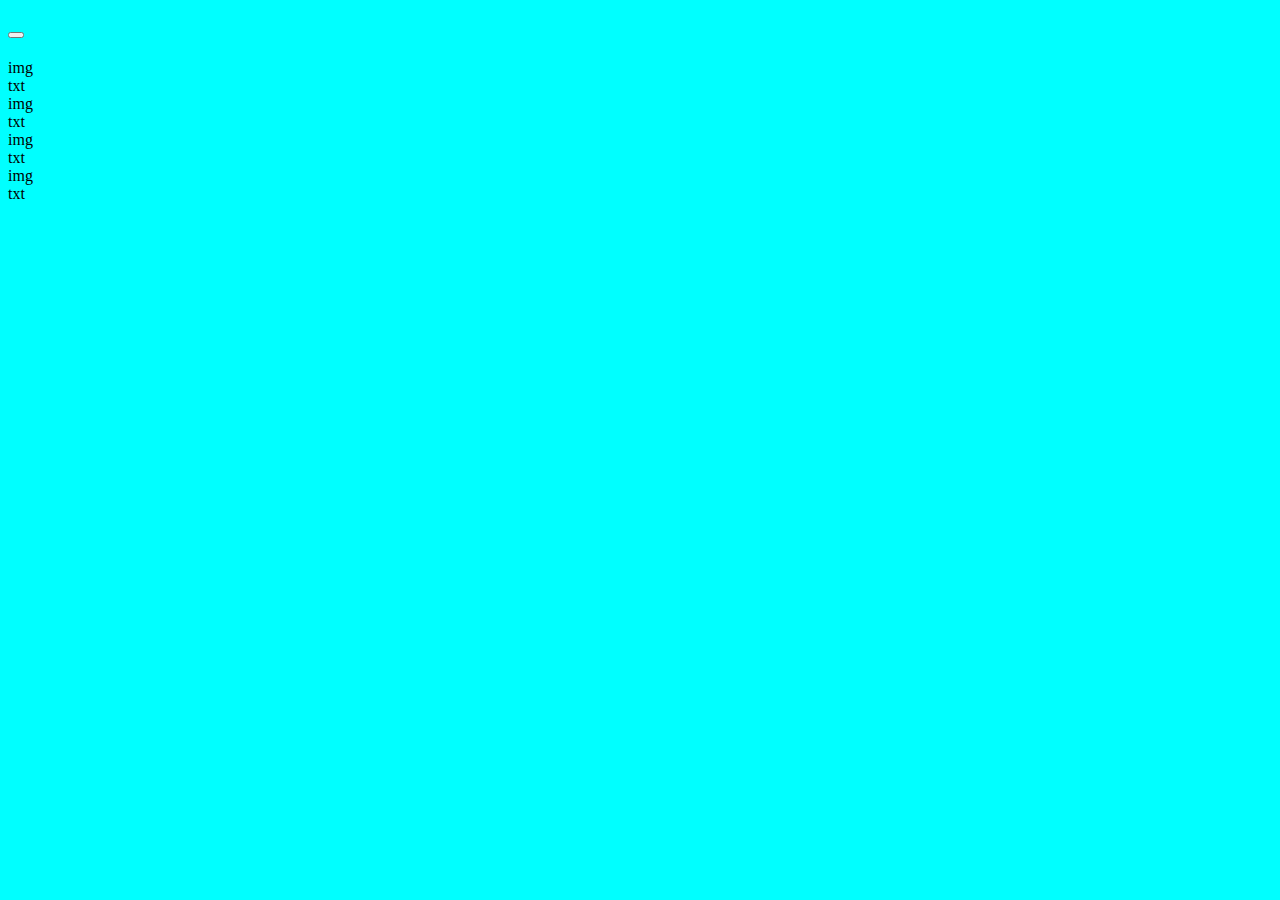
==== Spotify/index.html @ d3cd4f09 "estructura html" ====
<!DOCTYPE html>
<html lang="en">
<head>
    <meta charset="UTF-8">
    <meta name="viewport" content="width=device-width, initial-scale=1.0">
    <title>Document</title>
    <link rel="stylesheet" href="style.css">
</head>
<body>
    <header>
        <section>
            <!--Imagen logo spotify-->

        </section>

        <nav>

           <!--menu de navegación-->

        </nav>

    </header>
    <main>

        <section>
            <!--zona fondo azul-->
            <h1></h1>
            <p></p>
            <button></button>
            <p></p>

        </section>
        <section>
            <!--fondo blanco-->
            <h2></h2>
            <section>
                <div>img</div>
                <div>txt</div>
            </section>
            <section>
                
                <div>img</div>
                <div>txt</div>
            </section>
            <section>
                <div>img</div>
                <div>txt</div>
            </section>
            <section>
                <div>img</div>
                <div>txt</div>
            </section>
        </section>

    </main>
    <footer>
        <section>
            <!--enlaces-->
        </section>
        <section>

            <!--copy y país-->
        </section>

    </footer>





    
</body>
</html>
---- Spotify/style.css ----
body{

    background-color: aqua;
    ;
}
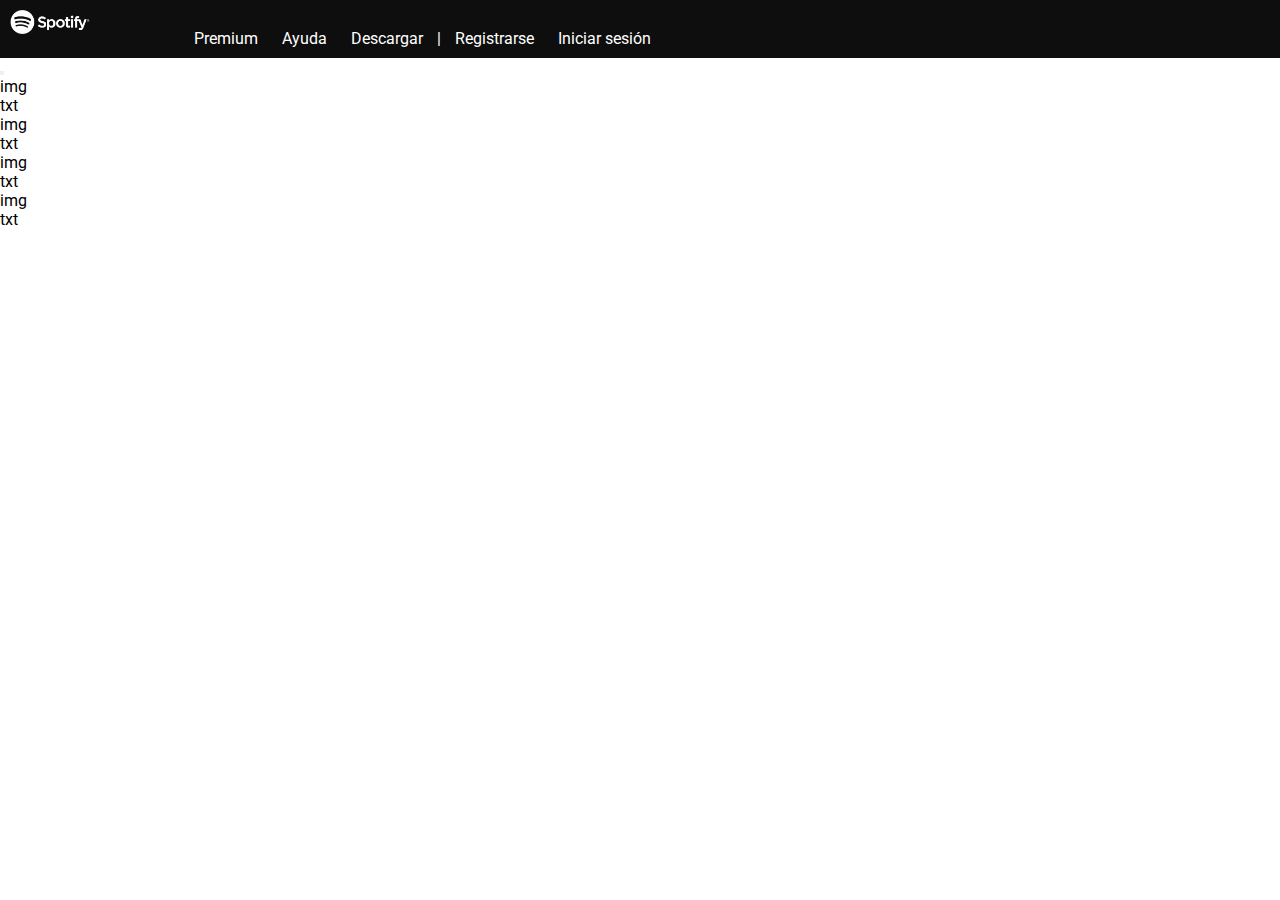
==== commit 2a06e45a: "Barra navegacion" ====
--- a/Spotify/index.html
+++ b/Spotify/index.html
@@ -1,73 +1,67 @@
 <!DOCTYPE html>
 <html lang="en">
-<head>
-    <meta charset="UTF-8">
-    <meta name="viewport" content="width=device-width, initial-scale=1.0">
+  <head>
+    <meta charset="UTF-8" />
+    <meta name="viewport" content="width=device-width, initial-scale=1.0" />
     <title>Document</title>
-    <link rel="stylesheet" href="style.css">
-</head>
-<body>
-    <header>
-        <section>
-            <!--Imagen logo spotify-->
-
-        </section>
-
-        <nav>
-
-           <!--menu de navegación-->
-
-        </nav>
-
+    <link rel="stylesheet" href="reset.css" />
+    <link rel="stylesheet" href="style.css" />
+    <link rel="stylesheet" href="https://fonts.googleapis.com/css?family=Roboto" />
+  </head>
+  <body>
+    <header class="header">
+      <img
+        class="logo_spotify"
+        src="../IMAGENES PROYECTO SPOTIFY/Adalab ejercicios-de-los-materiales 40333fd0f0da9d70ba0d9ce21bc36ab50b2cfa0c html-spotify/images/logo.png"
+        alt="logo spotify"
+      />
+      <nav class="nav_menu">
+        <ul>
+          <li><a href="">Premium</a></li>
+          <li><a href="">Ayuda</a></li>
+          <li><a href="">Descargar</a></li>
+          <li>|</li>
+          <li><a href="">Registrarse</a></li>
+          <li><a href="">Iniciar sesión</a></li>
+        </ul>
+      </nav>
     </header>
     <main>
-
+      <section>
+        <!--zona fondo azul-->
+        <h1></h1>
+        <p></p>
+        <button></button>
+        <p></p>
+      </section>
+      <section>
+        <!--fondo blanco-->
+        <h2></h2>
         <section>
-            <!--zona fondo azul-->
-            <h1></h1>
-            <p></p>
-            <button></button>
-            <p></p>
-
+          <div>img</div>
+          <div>txt</div>
         </section>
         <section>
-            <!--fondo blanco-->
-            <h2></h2>
-            <section>
-                <div>img</div>
-                <div>txt</div>
-            </section>
-            <section>
-                
-                <div>img</div>
-                <div>txt</div>
-            </section>
-            <section>
-                <div>img</div>
-                <div>txt</div>
-            </section>
-            <section>
-                <div>img</div>
-                <div>txt</div>
-            </section>
+          <div>img</div>
+          <div>txt</div>
         </section>
-
+        <section>
+          <div>img</div>
+          <div>txt</div>
+        </section>
+        <section>
+          <div>img</div>
+          <div>txt</div>
+        </section>
+      </section>
     </main>
     <footer>
-        <section>
-            <!--enlaces-->
-        </section>
-        <section>
-
-            <!--copy y país-->
-        </section>
-
+      <section>
+        <!--enlaces-->
+      </section>
+      <section>
+        <!--copy y país-->
+      </section>
     </footer>
-
-
-
-
-
-    
-</body>
-</html>+  </body>
+</html>
--- a/Spotify/style.css
+++ b/Spotify/style.css
@@ -1,5 +1,31 @@
-body{
+.header {
+    background-color: rgb(14, 14, 14);
+   }
 
-    background-color: aqua;
-    ;
+.logo_spotify {
+    width: 100px;
+    padding: 10px; 
+}
+
+.nav_menu {
+    display: inline-block;
+    width: 85%;
+    padding: 10px;
+    padding-left: 80px;
+/*     
+    background-color: blue; */
+
+    
+
+}
+
+.nav_menu ul li {
+    color: white;
+    display: inline-block;    
+}
+
+.nav_menu ul li a {
+    color: white;
+    text-decoration: none;
+    padding: 10px;
 }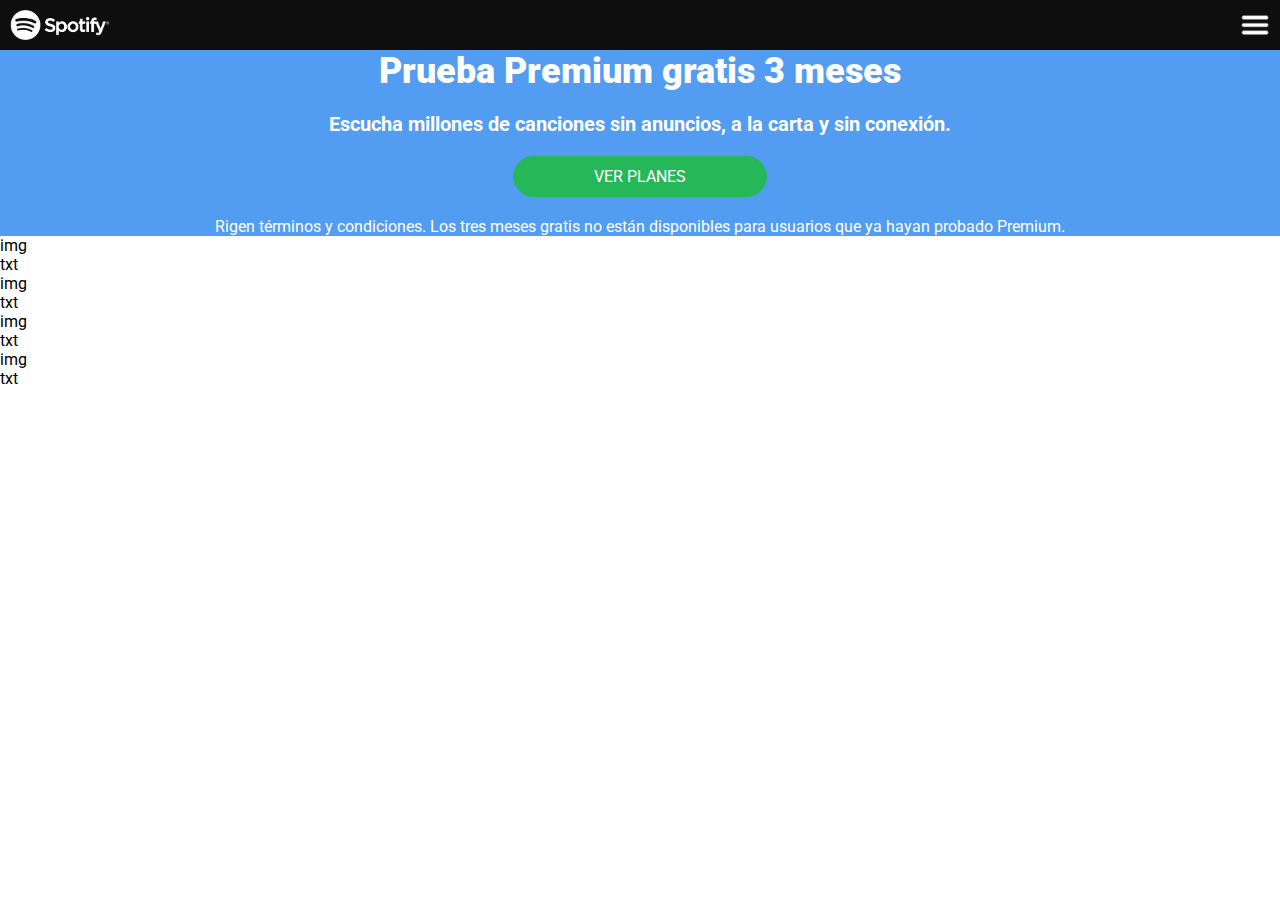
==== commit 1b6f1a06: "Modificaciones pair 25-enero" ====
--- a/Spotify/index.html
+++ b/Spotify/index.html
@@ -6,7 +6,10 @@
     <title>Document</title>
     <link rel="stylesheet" href="reset.css" />
     <link rel="stylesheet" href="style.css" />
-    <link rel="stylesheet" href="https://fonts.googleapis.com/css?family=Roboto" />
+    <link
+      rel="stylesheet"
+      href="https://fonts.googleapis.com/css?family=Roboto"
+    />
   </head>
   <body>
     <header class="header">
@@ -16,25 +19,34 @@
         alt="logo spotify"
       />
       <nav class="nav_menu">
-        <ul>
+        <img
+          class="icono_menu"
+          src="../IMAGENES PROYECTO SPOTIFY/Adalab ejercicios-de-los-materiales 40333fd0f0da9d70ba0d9ce21bc36ab50b2cfa0c html-spotify/images/menu-icon.png"
+          alt="logo_menu"
+        />
+        <!-- <ul>
           <li><a href="">Premium</a></li>
           <li><a href="">Ayuda</a></li>
           <li><a href="">Descargar</a></li>
           <li>|</li>
           <li><a href="">Registrarse</a></li>
           <li><a href="">Iniciar sesión</a></li>
-        </ul>
+        </ul> -->
       </nav>
     </header>
     <main>
-      <section>
-        <!--zona fondo azul-->
-        <h1></h1>
-        <p></p>
-        <button></button>
-        <p></p>
+      <section class="section_1">
+        <h1><strong>Prueba Premium gratis 3 meses </strong></h1>
+        <h2>
+          Escucha millones de canciones sin anuncios, a la carta y sin conexión.
+        </h2>
+        <a href="">VER PLANES</a>
+        <p>
+          Rigen términos y condiciones. Los tres meses gratis no están
+          disponibles para usuarios que ya hayan probado Premium.
+        </p>
       </section>
-      <section>
+      <section class="section_2">
         <!--fondo blanco-->
         <h2></h2>
         <section>
--- a/Spotify/style.css
+++ b/Spotify/style.css
@@ -1,24 +1,28 @@
+
 .header {
-    background-color: rgb(14, 14, 14);
+    background-color: var(--negro_spotify);
+    display: flex;
+    justify-content: space-between;
    }
 
 .logo_spotify {
-    width: 100px;
+    height: 50px;
     padding: 10px; 
+    display: flex;
 }
 
 .nav_menu {
-    display: inline-block;
-    width: 85%;
+    display: flex;
+}
+
+.icono_menu {
+    height: 50px;
     padding: 10px;
-    padding-left: 80px;
-/*     
-    background-color: blue; */
-
-    
+    display: flex;
 
 }
 
+/* 
 .nav_menu ul li {
     color: white;
     display: inline-block;    
@@ -28,4 +32,39 @@
     color: white;
     text-decoration: none;
     padding: 10px;
+} */
+
+.section_1 {
+    background-color: var(--azul_spotify);
+    color: var(--blanco_texto);
+    display: flex;
+    flex-wrap: wrap;
+    flex-direction: column;
+    justify-content: center;
+    align-items: center;
+    gap: 20px;
+
+}
+
+.section_1 h1{
+    font-size: 36px;
+
+
+}
+
+.section_1 h2{
+    font-size: 20px;
+}
+
+.section_1 p{
+
+}
+
+.section_1 a {
+    background-color:var(--verde_spotify);
+    border: 1px solid var(--verde_spotify);
+    border-radius: 40px;
+    padding: 10px 80px;
+    color: var(--blanco_texto);
+    text-decoration: none;
 }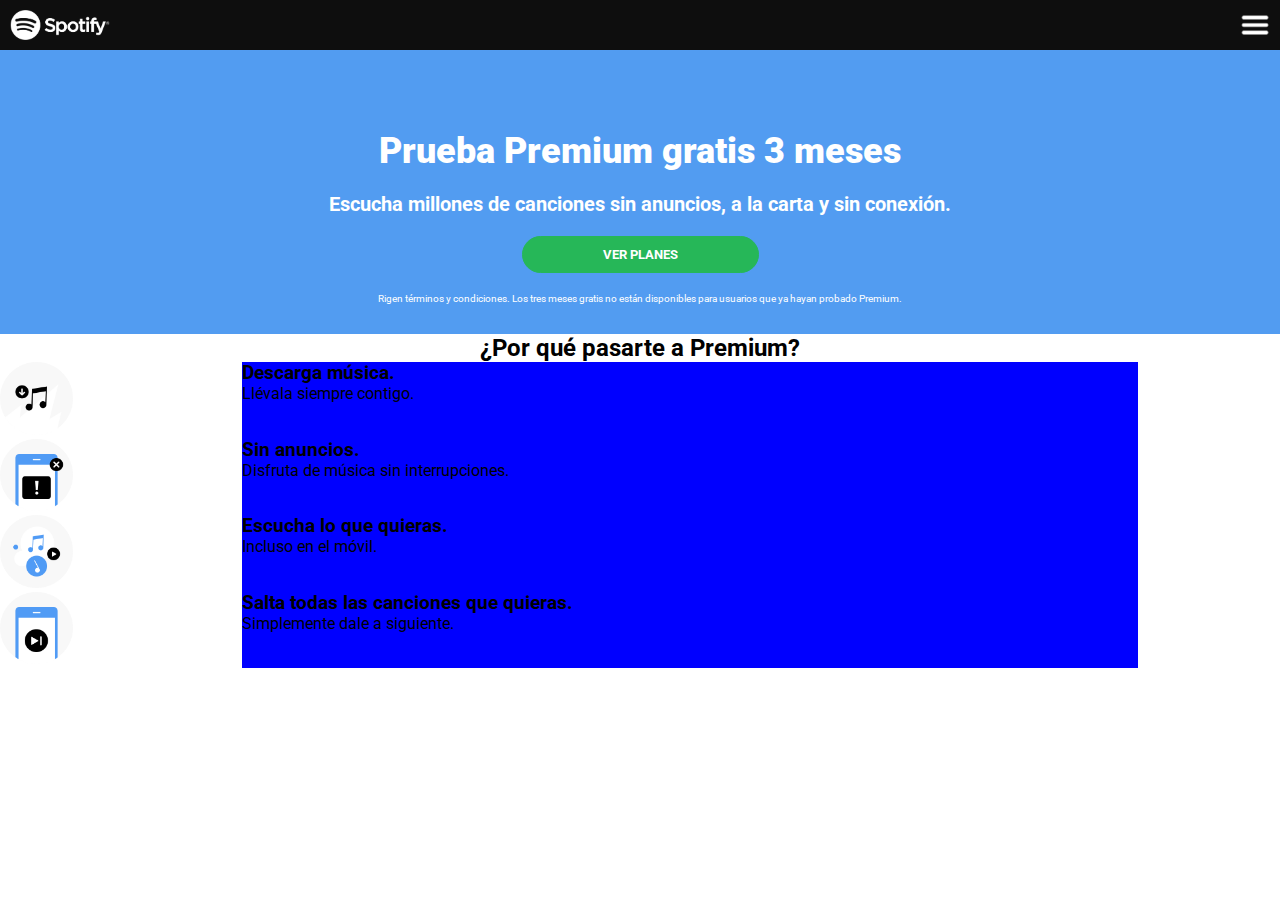
==== commit c588d0b1: "actualizacion 26" ====
--- a/Spotify/index.html
+++ b/Spotify/index.html
@@ -1,30 +1,25 @@
 <!DOCTYPE html>
 <html lang="en">
-  <head>
+
+<head>
     <meta charset="UTF-8" />
     <meta name="viewport" content="width=device-width, initial-scale=1.0" />
     <title>Document</title>
     <link rel="stylesheet" href="reset.css" />
     <link rel="stylesheet" href="style.css" />
-    <link
-      rel="stylesheet"
-      href="https://fonts.googleapis.com/css?family=Roboto"
-    />
-  </head>
-  <body>
+    <link rel="stylesheet" href="https://fonts.googleapis.com/css?family=Roboto" />
+</head>
+
+<body>
     <header class="header">
-      <img
-        class="logo_spotify"
-        src="../IMAGENES PROYECTO SPOTIFY/Adalab ejercicios-de-los-materiales 40333fd0f0da9d70ba0d9ce21bc36ab50b2cfa0c html-spotify/images/logo.png"
-        alt="logo spotify"
-      />
-      <nav class="nav_menu">
-        <img
-          class="icono_menu"
-          src="../IMAGENES PROYECTO SPOTIFY/Adalab ejercicios-de-los-materiales 40333fd0f0da9d70ba0d9ce21bc36ab50b2cfa0c html-spotify/images/menu-icon.png"
-          alt="logo_menu"
-        />
-        <!-- <ul>
+        <img class="logo_spotify"
+            src="../IMAGENES PROYECTO SPOTIFY/Adalab ejercicios-de-los-materiales 40333fd0f0da9d70ba0d9ce21bc36ab50b2cfa0c html-spotify/images/logo.png"
+            alt="logo spotify" />
+        <nav class="nav_menu">
+            <img class="icono_menu"
+                src="../IMAGENES PROYECTO SPOTIFY/Adalab ejercicios-de-los-materiales 40333fd0f0da9d70ba0d9ce21bc36ab50b2cfa0c html-spotify/images/menu-icon.png"
+                alt="logo_menu" />
+            <!-- <ul>
           <li><a href="">Premium</a></li>
           <li><a href="">Ayuda</a></li>
           <li><a href="">Descargar</a></li>
@@ -32,48 +27,79 @@
           <li><a href="">Registrarse</a></li>
           <li><a href="">Iniciar sesión</a></li>
         </ul> -->
-      </nav>
+        </nav>
     </header>
     <main>
-      <section class="section_1">
-        <h1><strong>Prueba Premium gratis 3 meses </strong></h1>
-        <h2>
-          Escucha millones de canciones sin anuncios, a la carta y sin conexión.
-        </h2>
-        <a href="">VER PLANES</a>
-        <p>
-          Rigen términos y condiciones. Los tres meses gratis no están
-          disponibles para usuarios que ya hayan probado Premium.
-        </p>
-      </section>
-      <section class="section_2">
-        <!--fondo blanco-->
-        <h2></h2>
+        <section class="section_1">
+            <h1><strong>Prueba Premium gratis 3 meses </strong></h1>
+            <h2>
+                Escucha millones de canciones sin anuncios, a la carta y sin conexión.
+            </h2>
+            <a href=""><strong>VER PLANES</strong></a>
+            <p>
+                Rigen términos y condiciones. Los tres meses gratis no están
+                disponibles para usuarios que ya hayan probado Premium.
+            </p>
+        </section>
+        <section class="section_2">
+            <!--fondo blanco-->
+            <h2>¿Por qué pasarte a Premium?</h2>
+
+            <section>
+                <figure>
+                    <img src="../IMAGENES PROYECTO SPOTIFY/Adalab ejercicios-de-los-materiales 40333fd0f0da9d70ba0d9ce21bc36ab50b2cfa0c html-spotify/images/benefit-1.png"
+                        alt="icono descarga" class="benefit_icons">
+                </figure>
+                <div>
+                    <h3>Descarga música.</h3>
+                    <p>Llévala siempre contigo.</p>
+
+                </div>
+            </section>
+            <section>
+                <figure>
+
+                    <img src="../IMAGENES PROYECTO SPOTIFY/Adalab ejercicios-de-los-materiales 40333fd0f0da9d70ba0d9ce21bc36ab50b2cfa0c html-spotify/images/benefit-2.png"
+                        alt="icono no anuncios" class="benefit_icons">
+                </figure>
+                <div>
+                    <h3>Sin anuncios.</h3>
+                    <p>Disfruta de música sin interrupciones.</p>
+
+                </div>
+            </section>
+            <section>
+                <figure>
+                    <img src="../IMAGENES PROYECTO SPOTIFY/Adalab ejercicios-de-los-materiales 40333fd0f0da9d70ba0d9ce21bc36ab50b2cfa0c html-spotify/images/benefit-3.png"
+                        alt="icono variedad música" class="benefit_icons">
+                </figure>
+                <div>
+                    <h3>Escucha lo que quieras.</h3>
+                    <p>Incluso en el móvil.</p>
+
+                </div>
+            </section>
+            <section>
+                <figure>
+                    <img src="../IMAGENES PROYECTO SPOTIFY/Adalab ejercicios-de-los-materiales 40333fd0f0da9d70ba0d9ce21bc36ab50b2cfa0c html-spotify/images/benefit-4.png"
+                        alt="icono saltos ilimitados" class="benefit_icons">
+                </figure>
+                <div>
+                    <h3>Salta todas las canciones que quieras.</h3>
+                    <p>Simplemente dale a siguiente.</p>
+
+                </div>
+            </section>
+        </section>
+    </main>
+    <footer>
         <section>
-          <div>img</div>
-          <div>txt</div>
+            <!--enlaces-->
         </section>
         <section>
-          <div>img</div>
-          <div>txt</div>
+            <!--copy y país-->
         </section>
-        <section>
-          <div>img</div>
-          <div>txt</div>
-        </section>
-        <section>
-          <div>img</div>
-          <div>txt</div>
-        </section>
-      </section>
-    </main>
-    <footer>
-      <section>
-        <!--enlaces-->
-      </section>
-      <section>
-        <!--copy y país-->
-      </section>
     </footer>
-  </body>
-</html>
+</body>
+
+</html>--- a/Spotify/style.css
+++ b/Spotify/style.css
@@ -1,13 +1,16 @@
-
 .header {
     background-color: var(--negro_spotify);
     display: flex;
     justify-content: space-between;
-   }
+    position: fixed;
+    top: 0;
+    width: 100vw;
+
+}
 
 .logo_spotify {
     height: 50px;
-    padding: 10px; 
+    padding: 10px;
     display: flex;
 }
 
@@ -19,6 +22,11 @@
     height: 50px;
     padding: 10px;
     display: flex;
+
+}
+
+main {
+    margin-top: 50px;
 
 }
 
@@ -43,28 +51,72 @@
     justify-content: center;
     align-items: center;
     gap: 20px;
+    padding: 0px 15px;
 
 }
 
-.section_1 h1{
+.section_1 h1 {
     font-size: 36px;
+    padding-top: 80px;
 
 
 }
 
-.section_1 h2{
+.section_1 h2 {
     font-size: 20px;
 }
 
-.section_1 p{
+.section_1 p {
 
+    font-size: 10px;
+    padding-bottom: 30px;
 }
 
 .section_1 a {
-    background-color:var(--verde_spotify);
+    background-color: var(--verde_spotify);
     border: 1px solid var(--verde_spotify);
     border-radius: 40px;
     padding: 10px 80px;
     color: var(--blanco_texto);
     text-decoration: none;
+    font-size: 13px;
+}
+
+.section_2 {
+
+    display: flex;
+    flex-direction: column;
+    align-items: center;
+    /*justify-content: center;*/
+    flex-wrap: wrap;
+
+
+
+}
+
+.section_2 div {
+
+
+    background-color: blue;
+    /*justify-content: right;*/
+    width: 70%;
+
+
+}
+
+.section_2 section {
+
+    display: flex;
+    flex-direction: row;
+    width: 100vw;
+
+
+
+}
+
+.benefit_icons {
+    width: 30%;
+
+
+
 }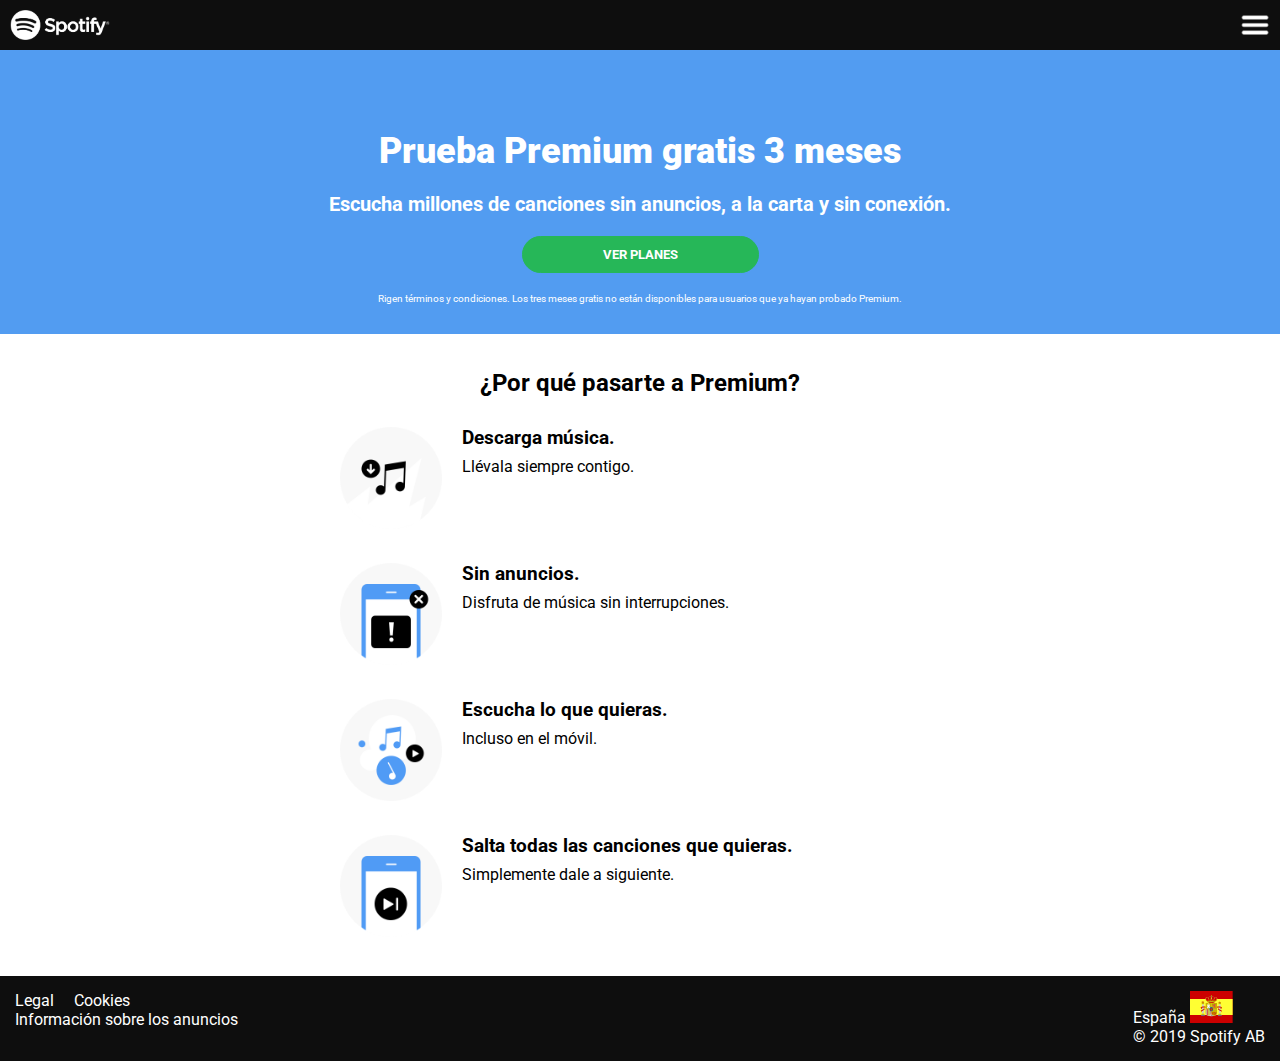
==== commit 9650a90c: "viva españa" ====
--- a/Spotify/index.html
+++ b/Spotify/index.html
@@ -1,25 +1,28 @@
 <!DOCTYPE html>
 <html lang="en">
-
-<head>
+  <head>
     <meta charset="UTF-8" />
     <meta name="viewport" content="width=device-width, initial-scale=1.0" />
     <title>Document</title>
     <link rel="stylesheet" href="reset.css" />
     <link rel="stylesheet" href="style.css" />
     <link rel="stylesheet" href="https://fonts.googleapis.com/css?family=Roboto" />
-</head>
+  </head>
 
-<body>
+  <body>
     <header class="header">
-        <img class="logo_spotify"
-            src="../IMAGENES PROYECTO SPOTIFY/Adalab ejercicios-de-los-materiales 40333fd0f0da9d70ba0d9ce21bc36ab50b2cfa0c html-spotify/images/logo.png"
-            alt="logo spotify" />
-        <nav class="nav_menu">
-            <img class="icono_menu"
-                src="../IMAGENES PROYECTO SPOTIFY/Adalab ejercicios-de-los-materiales 40333fd0f0da9d70ba0d9ce21bc36ab50b2cfa0c html-spotify/images/menu-icon.png"
-                alt="logo_menu" />
-            <!-- <ul>
+      <img
+        class="logo_spotify"
+        src="../IMAGENES PROYECTO SPOTIFY/Adalab ejercicios-de-los-materiales 40333fd0f0da9d70ba0d9ce21bc36ab50b2cfa0c html-spotify/images/logo.png"
+        alt="logo spotify"
+      />
+      <nav class="nav_menu">
+        <img
+          class="icono_menu"
+          src="../IMAGENES PROYECTO SPOTIFY/Adalab ejercicios-de-los-materiales 40333fd0f0da9d70ba0d9ce21bc36ab50b2cfa0c html-spotify/images/menu-icon.png"
+          alt="logo_menu"
+        />
+        <!-- <ul>
           <li><a href="">Premium</a></li>
           <li><a href="">Ayuda</a></li>
           <li><a href="">Descargar</a></li>
@@ -27,79 +30,96 @@
           <li><a href="">Registrarse</a></li>
           <li><a href="">Iniciar sesión</a></li>
         </ul> -->
-        </nav>
+      </nav>
     </header>
     <main>
-        <section class="section_1">
-            <h1><strong>Prueba Premium gratis 3 meses </strong></h1>
-            <h2>
-                Escucha millones de canciones sin anuncios, a la carta y sin conexión.
-            </h2>
-            <a href=""><strong>VER PLANES</strong></a>
-            <p>
-                Rigen términos y condiciones. Los tres meses gratis no están
-                disponibles para usuarios que ya hayan probado Premium.
-            </p>
-        </section>
-        <section class="section_2">
-            <!--fondo blanco-->
-            <h2>¿Por qué pasarte a Premium?</h2>
+      <section class="section_1">
+        <h1><strong>Prueba Premium gratis 3 meses </strong></h1>
+        <h2>Escucha millones de canciones sin anuncios, a la carta y sin conexión.</h2>
+        <a href=""><strong>VER PLANES</strong></a>
+        <p>
+          Rigen términos y condiciones. Los tres meses gratis no están disponibles para usuarios que ya hayan probado
+          Premium.
+        </p>
+      </section>
+      <section class="section_2">
+        <!--fondo blanco-->
+        <h2>¿Por qué pasarte a Premium?</h2>
 
-            <section>
-                <figure>
-                    <img src="../IMAGENES PROYECTO SPOTIFY/Adalab ejercicios-de-los-materiales 40333fd0f0da9d70ba0d9ce21bc36ab50b2cfa0c html-spotify/images/benefit-1.png"
-                        alt="icono descarga" class="benefit_icons">
-                </figure>
-                <div>
-                    <h3>Descarga música.</h3>
-                    <p>Llévala siempre contigo.</p>
-
-                </div>
-            </section>
-            <section>
-                <figure>
-
-                    <img src="../IMAGENES PROYECTO SPOTIFY/Adalab ejercicios-de-los-materiales 40333fd0f0da9d70ba0d9ce21bc36ab50b2cfa0c html-spotify/images/benefit-2.png"
-                        alt="icono no anuncios" class="benefit_icons">
-                </figure>
-                <div>
-                    <h3>Sin anuncios.</h3>
-                    <p>Disfruta de música sin interrupciones.</p>
-
-                </div>
-            </section>
-            <section>
-                <figure>
-                    <img src="../IMAGENES PROYECTO SPOTIFY/Adalab ejercicios-de-los-materiales 40333fd0f0da9d70ba0d9ce21bc36ab50b2cfa0c html-spotify/images/benefit-3.png"
-                        alt="icono variedad música" class="benefit_icons">
-                </figure>
-                <div>
-                    <h3>Escucha lo que quieras.</h3>
-                    <p>Incluso en el móvil.</p>
-
-                </div>
-            </section>
-            <section>
-                <figure>
-                    <img src="../IMAGENES PROYECTO SPOTIFY/Adalab ejercicios-de-los-materiales 40333fd0f0da9d70ba0d9ce21bc36ab50b2cfa0c html-spotify/images/benefit-4.png"
-                        alt="icono saltos ilimitados" class="benefit_icons">
-                </figure>
-                <div>
-                    <h3>Salta todas las canciones que quieras.</h3>
-                    <p>Simplemente dale a siguiente.</p>
-
-                </div>
-            </section>
-        </section>
-    </main>
-    <footer>
         <section>
-            <!--enlaces-->
+          <figure class="container_icon">
+            <img
+              src="../IMAGENES PROYECTO SPOTIFY/Adalab ejercicios-de-los-materiales 40333fd0f0da9d70ba0d9ce21bc36ab50b2cfa0c html-spotify/images/benefit-1.png"
+              alt="icono descarga"
+              class="benefit_icons"
+            />
+          </figure>
+          <div>
+            <h3>Descarga música.</h3>
+            <p>Llévala siempre contigo.</p>
+          </div>
         </section>
         <section>
-            <!--copy y país-->
+          <figure class="container_icon">
+            <img
+              src="../IMAGENES PROYECTO SPOTIFY/Adalab ejercicios-de-los-materiales 40333fd0f0da9d70ba0d9ce21bc36ab50b2cfa0c html-spotify/images/benefit-2.png"
+              alt="icono no anuncios"
+              class="benefit_icons"
+            />
+          </figure>
+          <div>
+            <h3>Sin anuncios.</h3>
+            <p>Disfruta de música sin interrupciones.</p>
+          </div>
         </section>
+        <section>
+          <figure class="container_icon">
+            <img
+              src="../IMAGENES PROYECTO SPOTIFY/Adalab ejercicios-de-los-materiales 40333fd0f0da9d70ba0d9ce21bc36ab50b2cfa0c html-spotify/images/benefit-3.png"
+              alt="icono variedad música"
+              class="benefit_icons"
+            />
+          </figure>
+          <div>
+            <h3>Escucha lo que quieras.</h3>
+            <p>Incluso en el móvil.</p>
+          </div>
+        </section>
+        <section>
+          <figure class="container_icon">
+            <img
+              src="../IMAGENES PROYECTO SPOTIFY/Adalab ejercicios-de-los-materiales 40333fd0f0da9d70ba0d9ce21bc36ab50b2cfa0c html-spotify/images/benefit-4.png"
+              alt="icono saltos ilimitados"
+              class="benefit_icons"
+            />
+          </figure>
+          <div>
+            <h3>Salta todas las canciones que quieras.</h3>
+            <p>Simplemente dale a siguiente.</p>
+          </div>
+        </section>
+      </section>
+    </main>
+    <footer class="footer">
+      <section class="footer_nav">
+        <nav>
+          <ul>
+            <li><a href="">Legal</a></li>
+            <li><a href="">Cookies</a></li>
+          </ul>
+          <a href="">Información sobre los anuncios</a>
+        </nav>
+      </section>
+      <section>
+        <div>
+          <span>España</span>
+          <img
+            src="../IMAGENES PROYECTO SPOTIFY/Adalab ejercicios-de-los-materiales 40333fd0f0da9d70ba0d9ce21bc36ab50b2cfa0c html-spotify/images/es.svg"
+            alt="Bandera España"
+          />
+        </div>
+        <span>&copy; 2019 Spotify AB</span>
+      </section>
     </footer>
-</body>
-
-</html>+  </body>
+</html>
--- a/Spotify/style.css
+++ b/Spotify/style.css
@@ -82,41 +82,71 @@
     font-size: 13px;
 }
 
+
+
+
+
 .section_2 {
-
     display: flex;
     flex-direction: column;
     align-items: center;
-    /*justify-content: center;*/
+    justify-content: center;
     flex-wrap: wrap;
+    padding: 15px;
+    width: 100%;
+}
 
-
-
+.section_2 h2 {
+    padding: 20px;
 }
 
 .section_2 div {
-
-
-    background-color: blue;
-    /*justify-content: right;*/
     width: 70%;
-
-
+    /* padding-top: 10px; */
 }
 
 .section_2 section {
 
     display: flex;
     flex-direction: row;
-    width: 100vw;
-
-
-
+    gap: 20px;
+    width: 100%;
+    max-width: 600px;
+    padding-top: 10px;
+    padding-bottom: 20px;
 }
 
 .benefit_icons {
-    width: 30%;
+    width: 100%;
+    max-width: 150px;
+}
+
+.container_icon {
+    width: 17%;
+}
+
+.section_2 h3 {
+    padding-bottom: 8px;
+}
 
 
+.footer {
+    background-color: var(--negro_spotify);
+    display: flex;
+    justify-content: space-between;
+    color: var(--blanco_texto);
+    padding: 15px;
+}
 
-}+.footer_nav ul {
+    display: flex;
+    gap: 20px;
+    list-style: none;
+    
+}
+
+.footer_nav nav a {
+    text-decoration: none;
+    color: var(--blanco_texto);
+}
+
